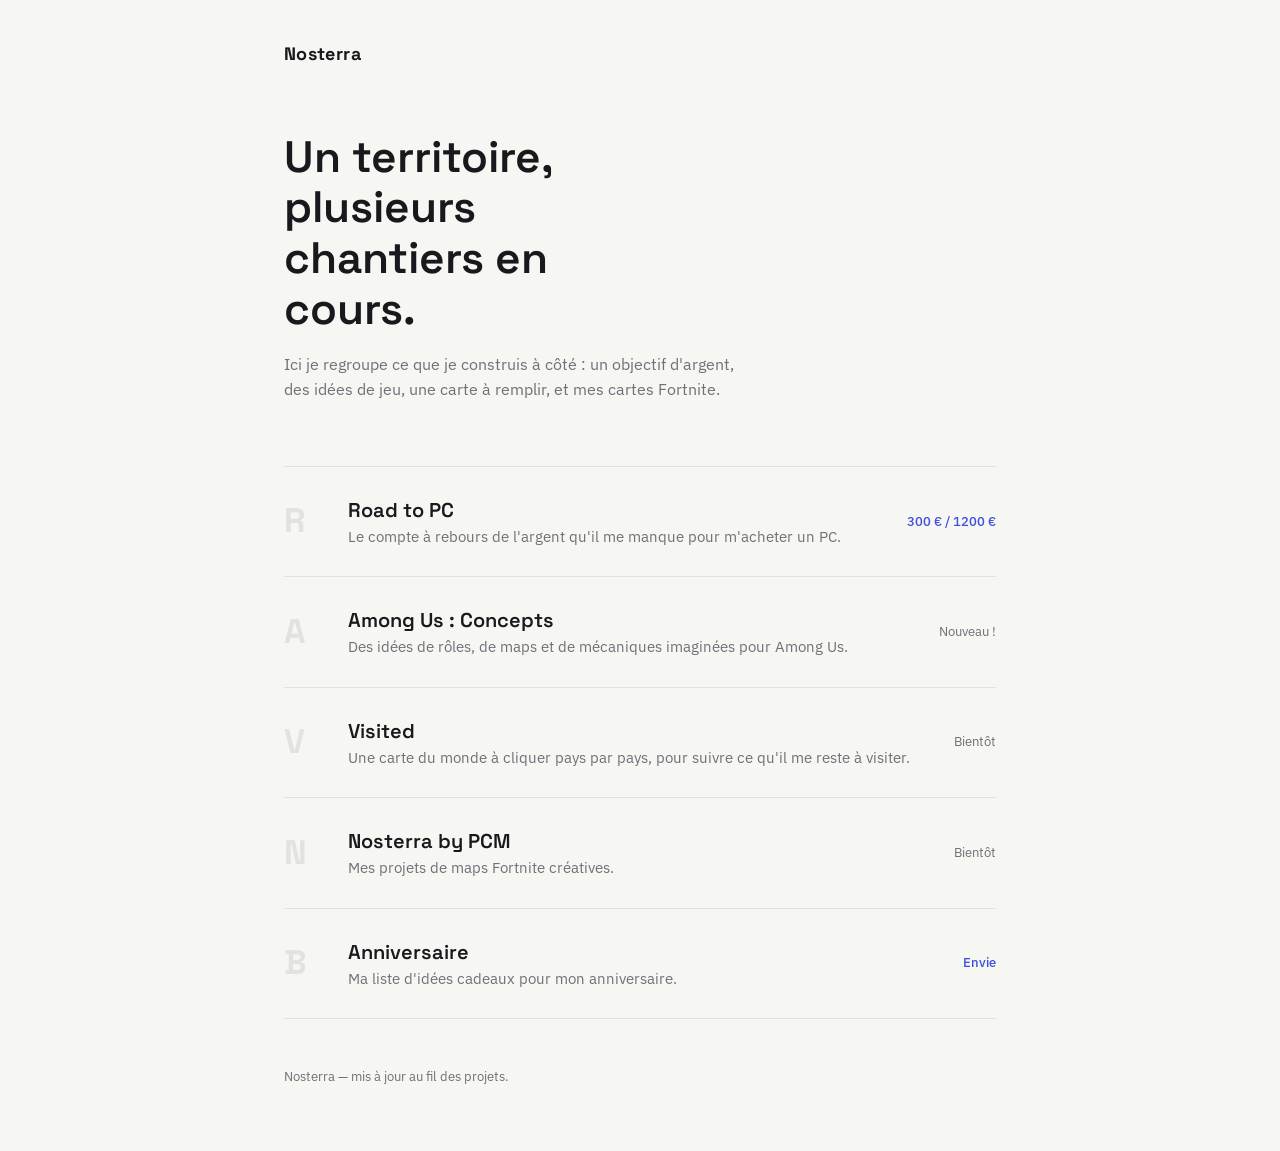
==== index.html @ fa965be9 "Update index.html" ====
<!DOCTYPE html>
<html lang="fr">
<head>
<meta charset="UTF-8">
<meta name="viewport" content="width=device-width, initial-scale=1.0">
<title>Nosterra</title>
<link rel="stylesheet" href="styles.css">
</head>
<body>

  <header class="site-header">
    <div class="wrap">
      <span class="wordmark">Nosterra</span>
    </div>
  </header>

  <section class="hero">
    <div class="wrap">
      <h1>Un territoire, plusieurs chantiers en cours.</h1>
      <p>Ici je regroupe ce que je construis à côté : un objectif d'argent, des idées de jeu, une carte à remplir, et mes cartes Fortnite.</p>
    </div>
  </section>

  <nav class="wrap">
    <div class="index">

      <a class="row" href="road-to-pc.html">
        <span class="row-mark">R</span>
        <span class="row-body">
          <span class="row-title">Road to PC</span>
          <p class="row-desc">Le compte à rebours de l'argent qu'il me manque pour m'acheter un PC.</p>
        </span>
        <span class="row-status is-live">300 € / 1200 €</span>
      </a>

      <a class="row" href="among-us-concepts.html">
        <span class="row-mark">A</span>
        <span class="row-body">
          <span class="row-title">Among Us : Concepts</span>
          <p class="row-desc">Des idées de rôles, de maps et de mécaniques imaginées pour Among Us.</p>
        </span>
        <span class="row-status">Nouveau !</span>
      </a>

      <a class="row" href="visited.html">
        <span class="row-mark">V</span>
        <span class="row-body">
          <span class="row-title">Visited</span>
          <p class="row-desc">Une carte du monde à cliquer pays par pays, pour suivre ce qu'il me reste à visiter.</p>
        </span>
        <span class="row-status">Bientôt</span>
      </a>

      <a class="row" href="nosterra-by-pcm.html">
        <span class="row-mark">N</span>
        <span class="row-body">
          <span class="row-title">Nosterra by PCM</span>
          <p class="row-desc">Mes projets de maps Fortnite créatives.</p>
        </span>
        <span class="row-status">Bientôt</span>
      </a>
      
      <a class="row" href="anniversaire.html">
<span class="row-mark">B</span>
<span class="row-body">
<span class="row-title">Anniversaire</span>
<p class="row-desc">Ma liste d'idées cadeaux pour mon anniversaire.</p>
</span>
<span class="row-status is-live">Envie</span>
</a>

    </div>
  </nav>

  <footer class="site-footer">
    <div class="wrap">
      Nosterra — mis à jour au fil des projets.
    </div>
  </footer>

</body>
</html>
---- styles.css ----
/* ============================================================
   NOSTERRA — feuille de style partagée
   Utilisée par toutes les pages du site (index.html + pages projets).
   ============================================================ */

@import url('https://fonts.googleapis.com/css2?family=Space+Grotesk:wght@500;600;700&family=IBM+Plex+Sans:wght@400;500&display=swap');

:root {
  --bg: #f6f6f3;
  --ink: #17191c;
  --muted: #6d7178;
  --line: #e2e2de;
  --accent: #3d4fe0;
  --accent-soft: #eef0fc;
  --max-width: 760px;
}

* {
  box-sizing: border-box;
}

html {
  scroll-behavior: smooth;
}

body {
  margin: 0;
  background: var(--bg);
  color: var(--ink);
  font-family: 'IBM Plex Sans', sans-serif;
  font-size: 17px;
  line-height: 1.55;
  -webkit-font-smoothing: antialiased;
}

.wrap {
  max-width: var(--max-width);
  margin: 0 auto;
  padding: 0 24px;
}

/* ---------- En-tête / wordmark ---------- */

.site-header {
  padding: 40px 0 0;
}

.wordmark {
  font-family: 'Space Grotesk', sans-serif;
  font-weight: 700;
  font-size: 18px;
  letter-spacing: 0.02em;
  color: var(--ink);
  text-decoration: none;
}

.back-link {
  display: inline-flex;
  align-items: center;
  gap: 6px;
  font-family: 'IBM Plex Sans', sans-serif;
  font-size: 14px;
  color: var(--muted);
  text-decoration: none;
  border-bottom: 1px solid transparent;
  transition: color 0.15s ease, border-color 0.15s ease;
}

.back-link:hover {
  color: var(--ink);
  border-color: var(--ink);
}

/* ---------- Héros ---------- */

.hero {
  padding: 64px 0 48px;
}

.hero h1 {
  font-family: 'Space Grotesk', sans-serif;
  font-weight: 600;
  font-size: clamp(32px, 5vw, 44px);
  line-height: 1.15;
  margin: 0 0 18px;
  max-width: 14ch;

  /* Animation d'entrée : un seul mouvement, un rideau qui se lève */
  clip-path: inset(0 100% 0 0);
  animation: reveal 1.1s cubic-bezier(0.65, 0, 0.35, 1) forwards;
  animation-delay: 0.15s;
}

@keyframes reveal {
  to {
    clip-path: inset(0 0 0 0);
  }
}

@media (prefers-reduced-motion: reduce) {
  .hero h1 {
    animation: none;
    clip-path: none;
  }
}

.hero p {
  color: var(--muted);
  max-width: 46ch;
  margin: 0;
  font-size: 16px;
}

/* ---------- Index des projets (liste, pas des cartes) ---------- */

.index {
  border-top: 1px solid var(--line);
  margin-top: 16px;
}

.row {
  display: flex;
  align-items: center;
  gap: 24px;
  padding: 28px 0;
  border-bottom: 1px solid var(--line);
  text-decoration: none;
  color: var(--ink);
  transition: background 0.15s ease;
}

.row:hover {
  background: var(--accent-soft);
  margin: 0 -24px;
  padding-left: 24px;
  padding-right: 24px;
  border-radius: 4px;
}

.row-mark {
  font-family: 'Space Grotesk', sans-serif;
  font-weight: 700;
  font-size: 34px;
  color: var(--line);
  width: 40px;
  flex-shrink: 0;
  transition: color 0.15s ease;
}

.row:hover .row-mark {
  color: var(--accent);
}

.row-body {
  flex: 1;
  min-width: 0;
}

.row-title {
  font-family: 'Space Grotesk', sans-serif;
  font-weight: 600;
  font-size: 20px;
  margin: 0 0 4px;
}

.row-desc {
  color: var(--muted);
  font-size: 14.5px;
  margin: 0;
}

.row-status {
  flex-shrink: 0;
  font-size: 13px;
  color: var(--muted);
  text-align: right;
  white-space: nowrap;
}

.row-status.is-live {
  color: var(--accent);
  font-weight: 500;
}

/* ---------- Pied de page ---------- */

.site-footer {
  padding: 48px 0 64px;
  color: var(--muted);
  font-size: 13px;
}

/* ---------- Pages projet ---------- */

.project-hero {
  padding: 56px 0 40px;
}

.project-hero h1 {
  font-family: 'Space Grotesk', sans-serif;
  font-weight: 600;
  font-size: clamp(30px, 5vw, 40px);
  margin: 18px 0 14px;
}

.project-hero p {
  color: var(--muted);
  max-width: 50ch;
  margin: 0;
}

.monogram {
  font-family: 'Space Grotesk', sans-serif;
  font-weight: 700;
  font-size: 64px;
  color: var(--accent-soft);
  line-height: 1;
}

/* ---------- État "à venir" ---------- */

.coming-soon {
  border-top: 1px solid var(--line);
  padding: 32px 0;
  margin-top: 8px;
}

.coming-soon p {
  color: var(--muted);
  font-size: 15px;
  margin: 0;
}

/* ---------- Barre de progression (Road to PC) ---------- */

.progress-figure {
  border-top: 1px solid var(--line);
  padding-top: 32px;
  margin-top: 8px;
}

.progress-amount {
  font-family: 'Space Grotesk', sans-serif;
  font-weight: 600;
  font-size: clamp(36px, 7vw, 56px);
  margin: 0 0 4px;
}

.progress-amount span {
  color: var(--muted);
  font-size: 0.5em;
  font-weight: 500;
}

.progress-track {
  margin-top: 24px;
  height: 10px;
  border-radius: 999px;
  background: var(--accent-soft);
  overflow: hidden;
}

.progress-fill {
  height: 100%;
  border-radius: 999px;
  background: var(--accent);
  width: 0%;
  transition: width 1.2s cubic-bezier(0.65, 0, 0.35, 1);
}

.progress-meta {
  display: flex;
  justify-content: space-between;
  margin-top: 10px;
  font-size: 13.5px;
  color: var(--muted);
}
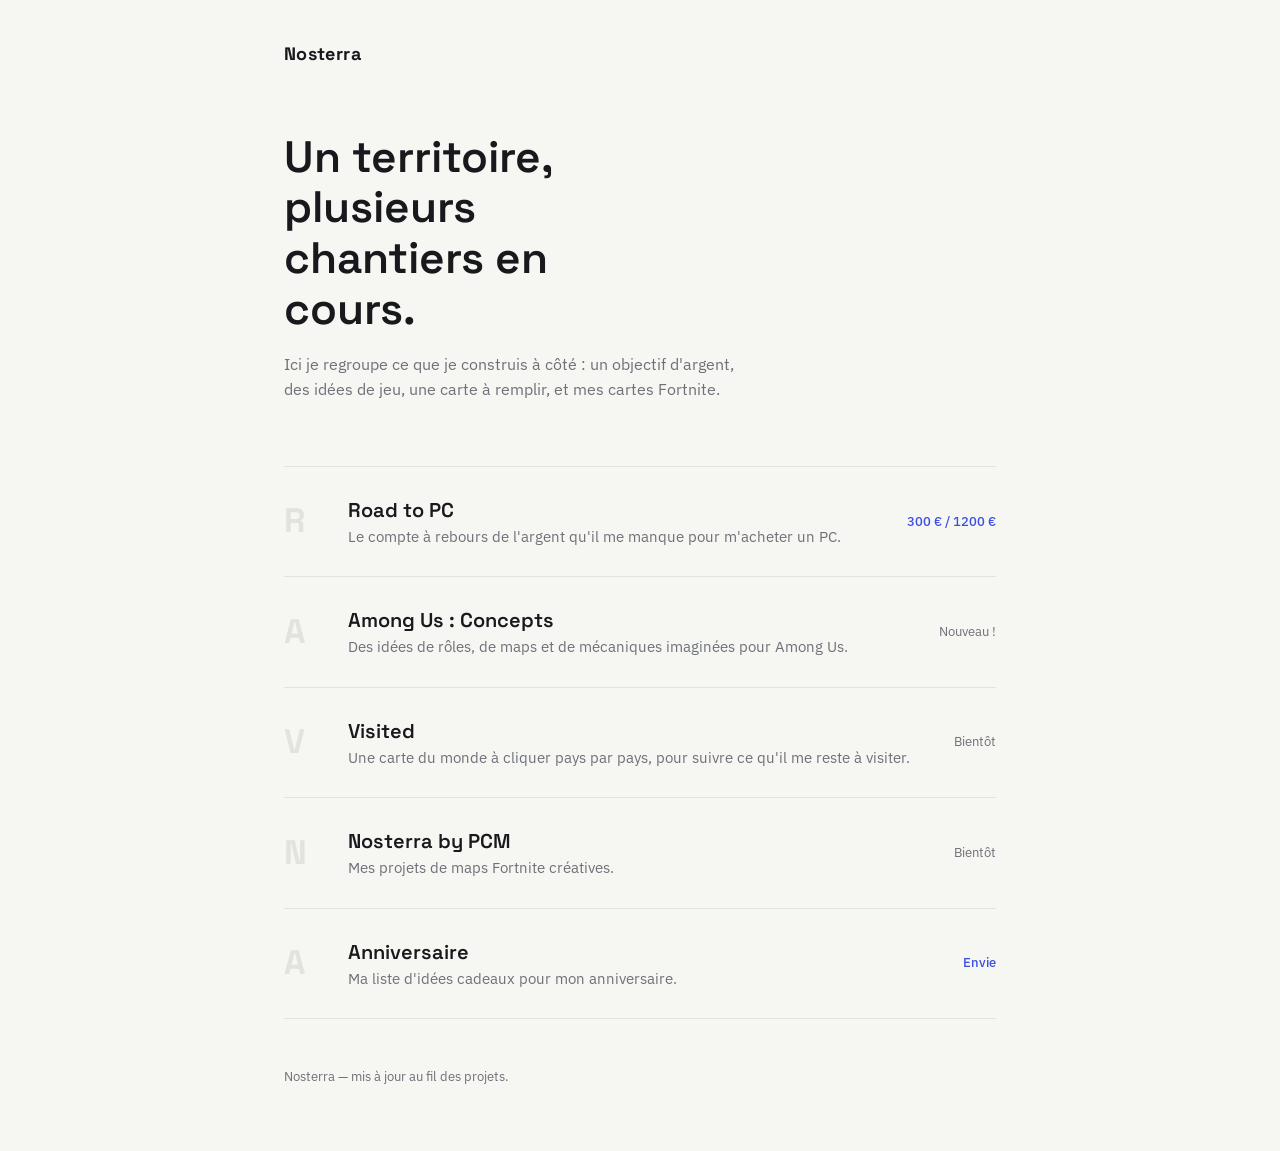
==== commit f52da0ef: "Update index.html" ====
--- a/index.html
+++ b/index.html
@@ -61,7 +61,7 @@
       </a>
       
       <a class="row" href="anniversaire.html">
-<span class="row-mark">B</span>
+<span class="row-mark">A</span>
 <span class="row-body">
 <span class="row-title">Anniversaire</span>
 <p class="row-desc">Ma liste d'idées cadeaux pour mon anniversaire.</p>
--- a/styles.css
+++ b/styles.css
@@ -275,3 +275,23 @@
   font-size: 13.5px;
   color: var(--muted);
 }
+
+/* ---------- Aperçu de build (Road to PC) ---------- */
+
+.build-preview {
+  margin-top: 40px;
+}
+
+.build-preview img {
+  display: block;
+  width: 100%;
+  height: auto;
+  border-radius: 8px;
+  border: 1px solid var(--line);
+}
+
+.build-caption {
+  margin: 10px 0 0;
+  font-size: 13px;
+  color: var(--muted);
+}
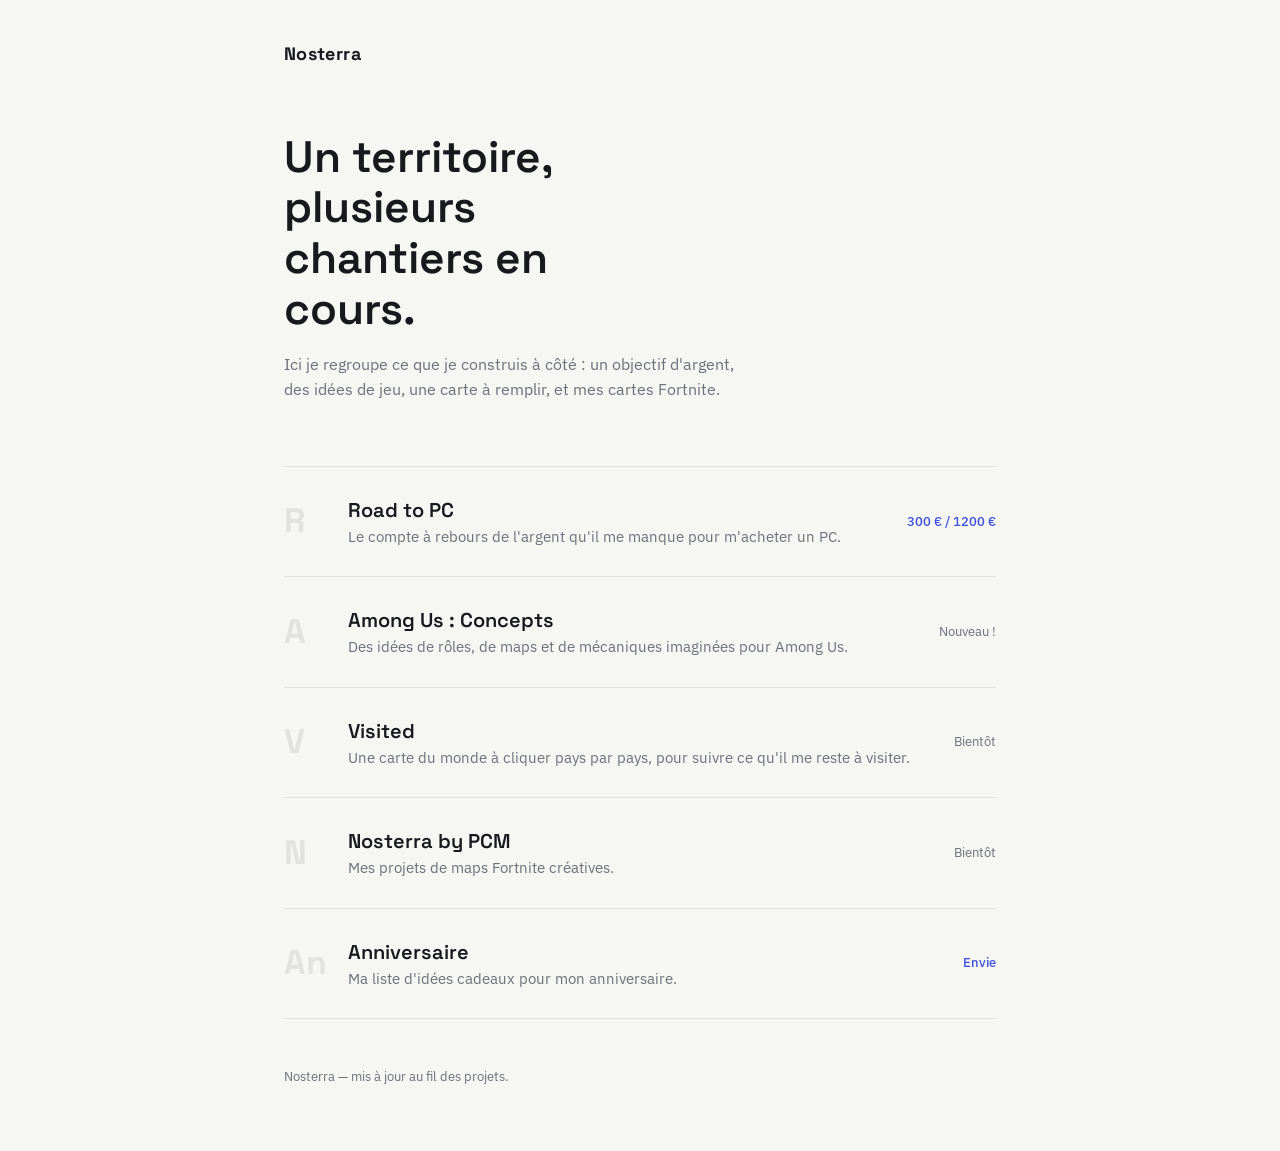
==== commit c407885c: "Update index.html" ====
--- a/index.html
+++ b/index.html
@@ -61,7 +61,7 @@
       </a>
       
       <a class="row" href="anniversaire.html">
-<span class="row-mark">A</span>
+<span class="row-mark">An</span>
 <span class="row-body">
 <span class="row-title">Anniversaire</span>
 <p class="row-desc">Ma liste d'idées cadeaux pour mon anniversaire.</p>
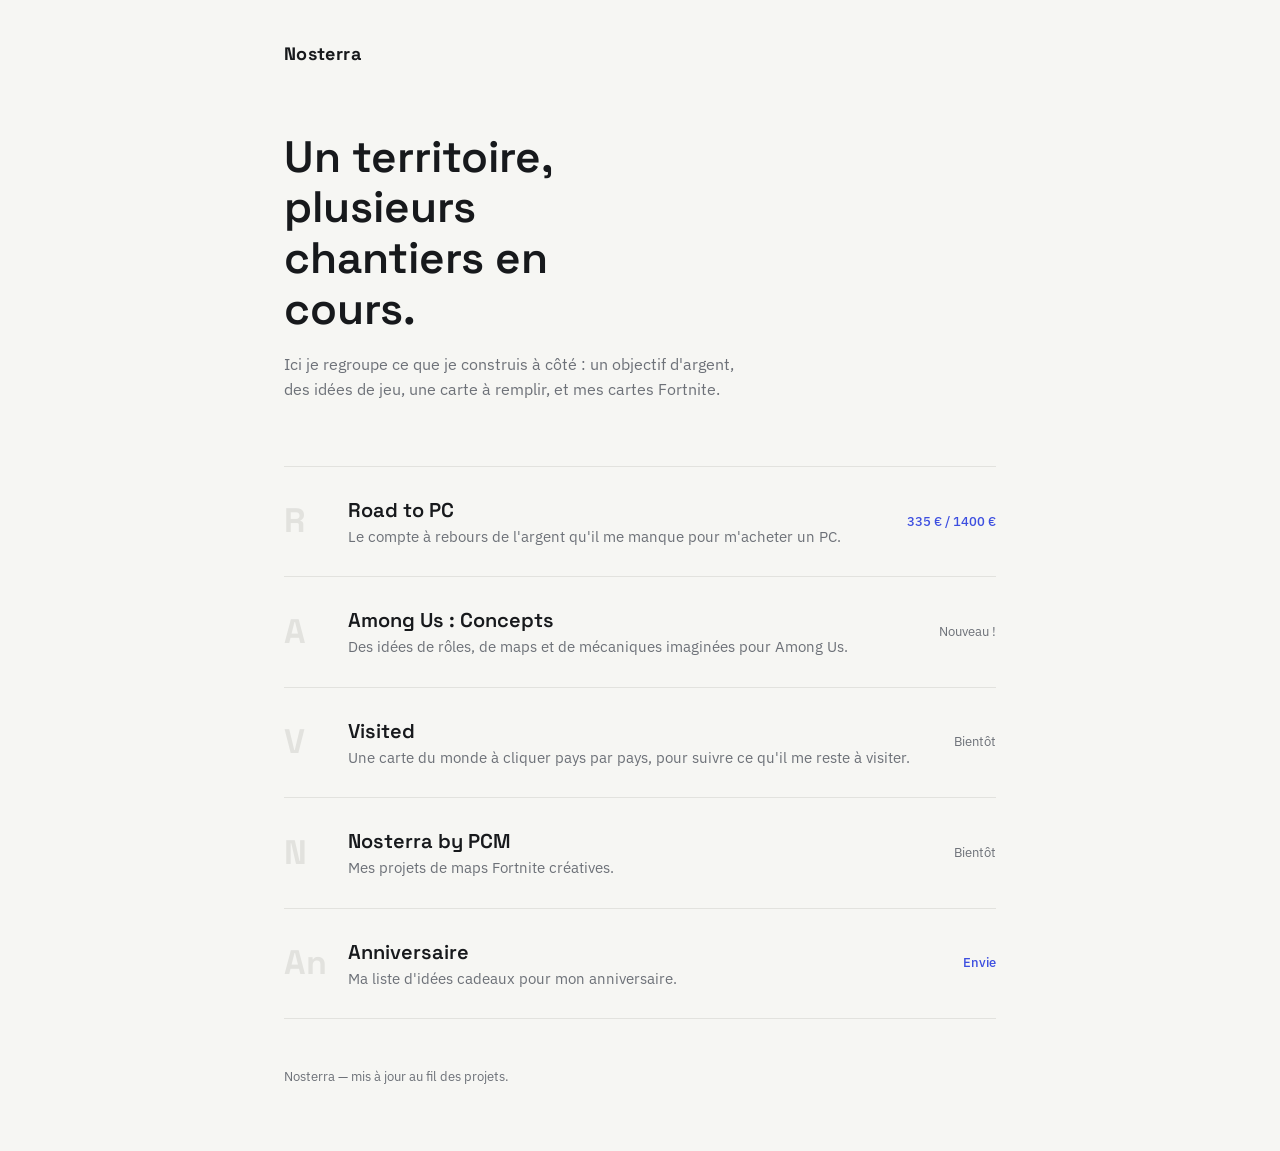
==== commit d49e2e9c: "Update index.html" ====
--- a/index.html
+++ b/index.html
@@ -30,7 +30,7 @@
           <span class="row-title">Road to PC</span>
           <p class="row-desc">Le compte à rebours de l'argent qu'il me manque pour m'acheter un PC.</p>
         </span>
-        <span class="row-status is-live">300 € / 1200 €</span>
+        <span class="row-status is-live">335 € / 1400 €</span>
       </a>
 
       <a class="row" href="among-us-concepts.html">
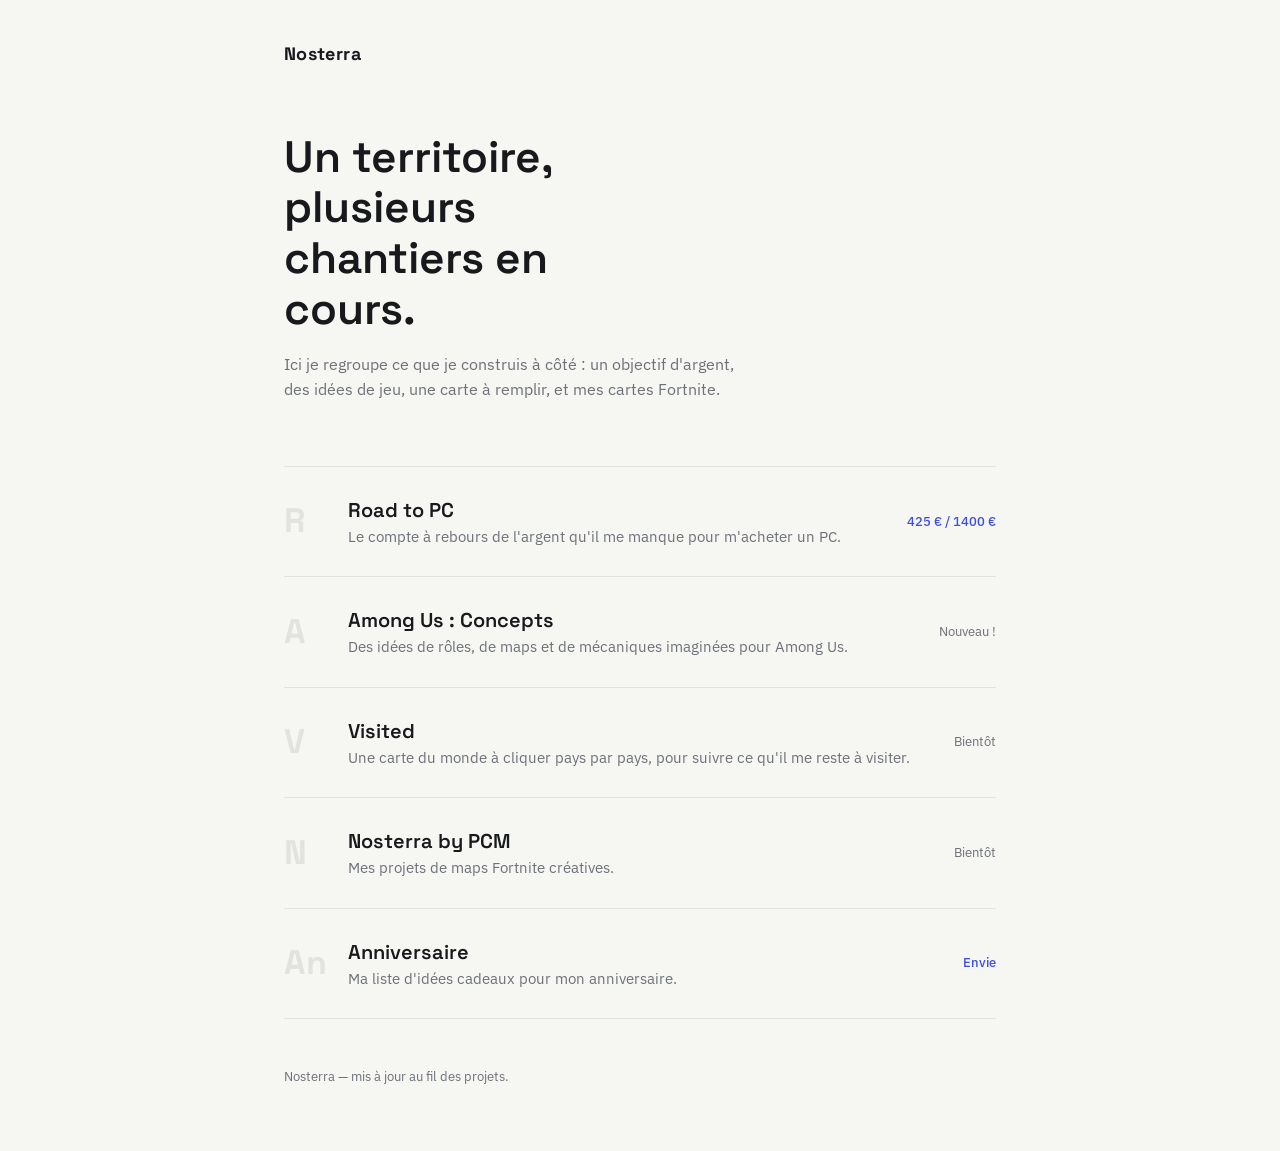
==== commit 58541629: "Update index.html" ====
--- a/index.html
+++ b/index.html
@@ -30,7 +30,7 @@
           <span class="row-title">Road to PC</span>
           <p class="row-desc">Le compte à rebours de l'argent qu'il me manque pour m'acheter un PC.</p>
         </span>
-        <span class="row-status is-live">335 € / 1400 €</span>
+        <span class="row-status is-live">425 € / 1400 €</span>
       </a>
 
       <a class="row" href="among-us-concepts.html">
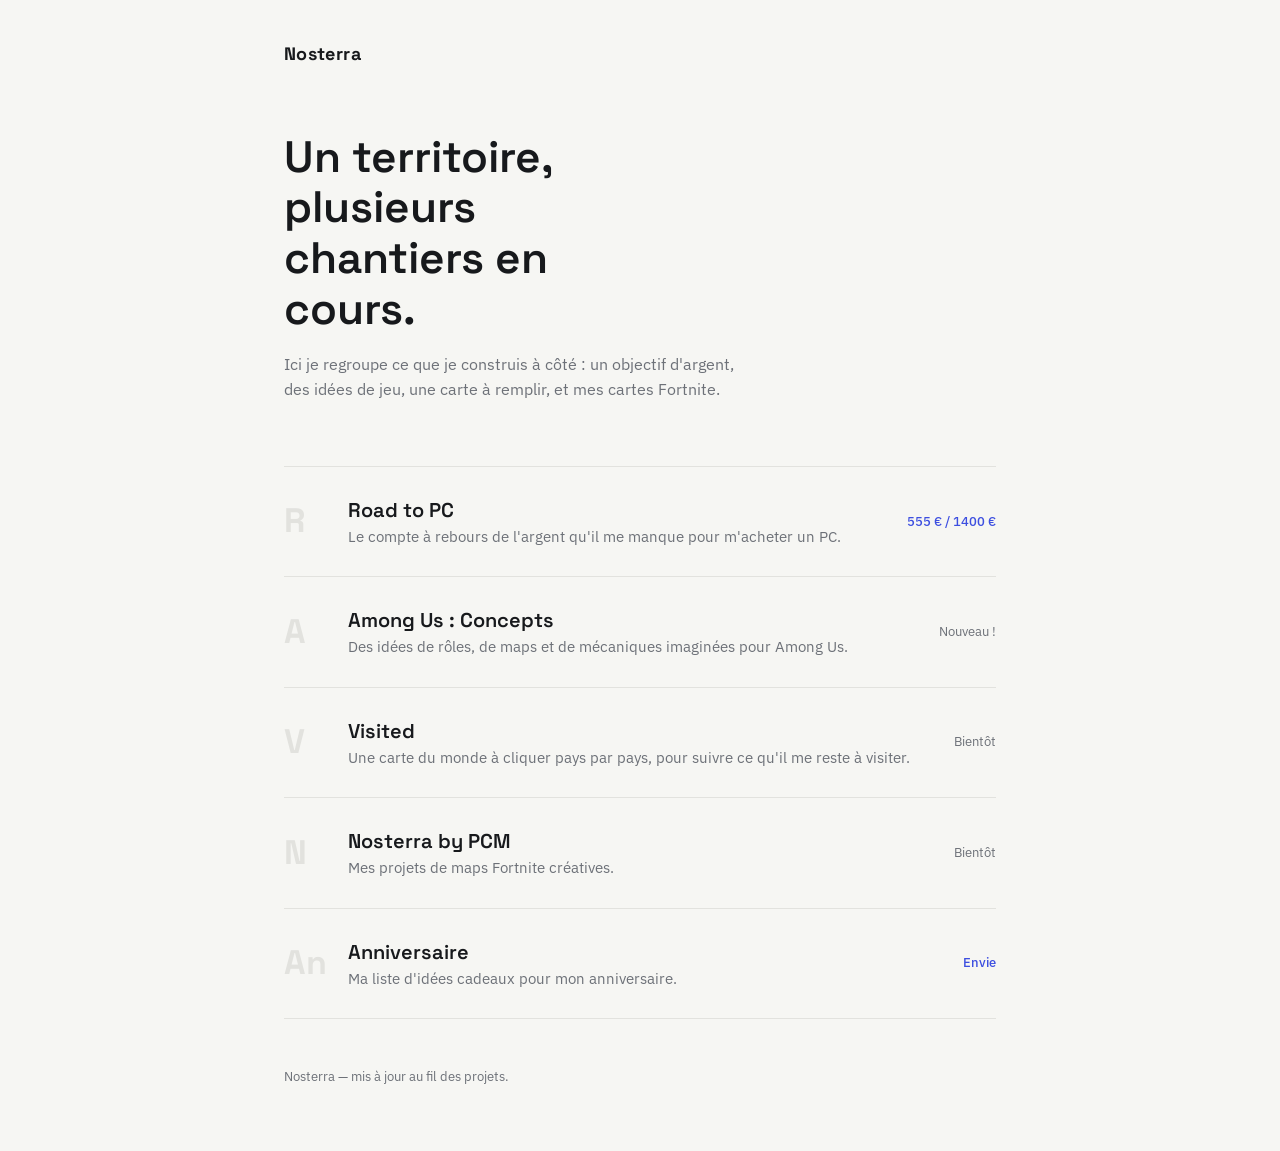
==== commit 5d5d0958: "Update index.html" ====
--- a/index.html
+++ b/index.html
@@ -30,7 +30,7 @@
           <span class="row-title">Road to PC</span>
           <p class="row-desc">Le compte à rebours de l'argent qu'il me manque pour m'acheter un PC.</p>
         </span>
-        <span class="row-status is-live">425 € / 1400 €</span>
+        <span class="row-status is-live">555 € / 1400 €</span>
       </a>
 
       <a class="row" href="among-us-concepts.html">
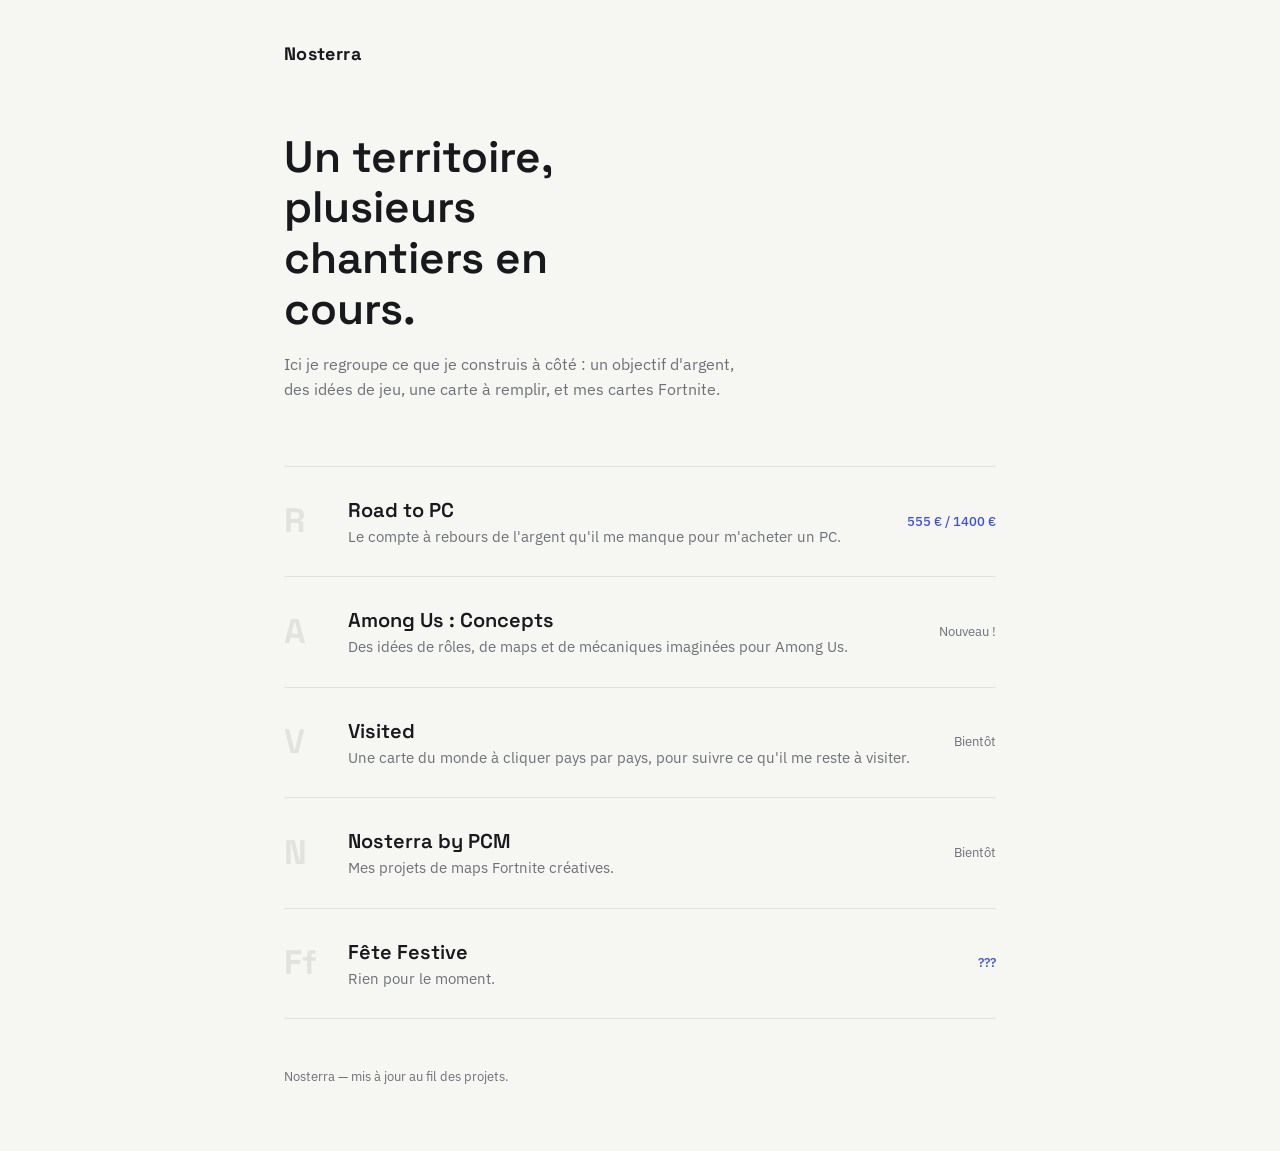
==== commit 5d2f4a84: "Update index.html" ====
--- a/index.html
+++ b/index.html
@@ -61,12 +61,12 @@
       </a>
       
       <a class="row" href="anniversaire.html">
-<span class="row-mark">An</span>
+<span class="row-mark">Ff</span>
 <span class="row-body">
-<span class="row-title">Anniversaire</span>
-<p class="row-desc">Ma liste d'idées cadeaux pour mon anniversaire.</p>
+<span class="row-title">Fête Festive</span>
+<p class="row-desc">Rien pour le moment.</p>
 </span>
-<span class="row-status is-live">Envie</span>
+<span class="row-status is-live">???</span>
 </a>
 
     </div>
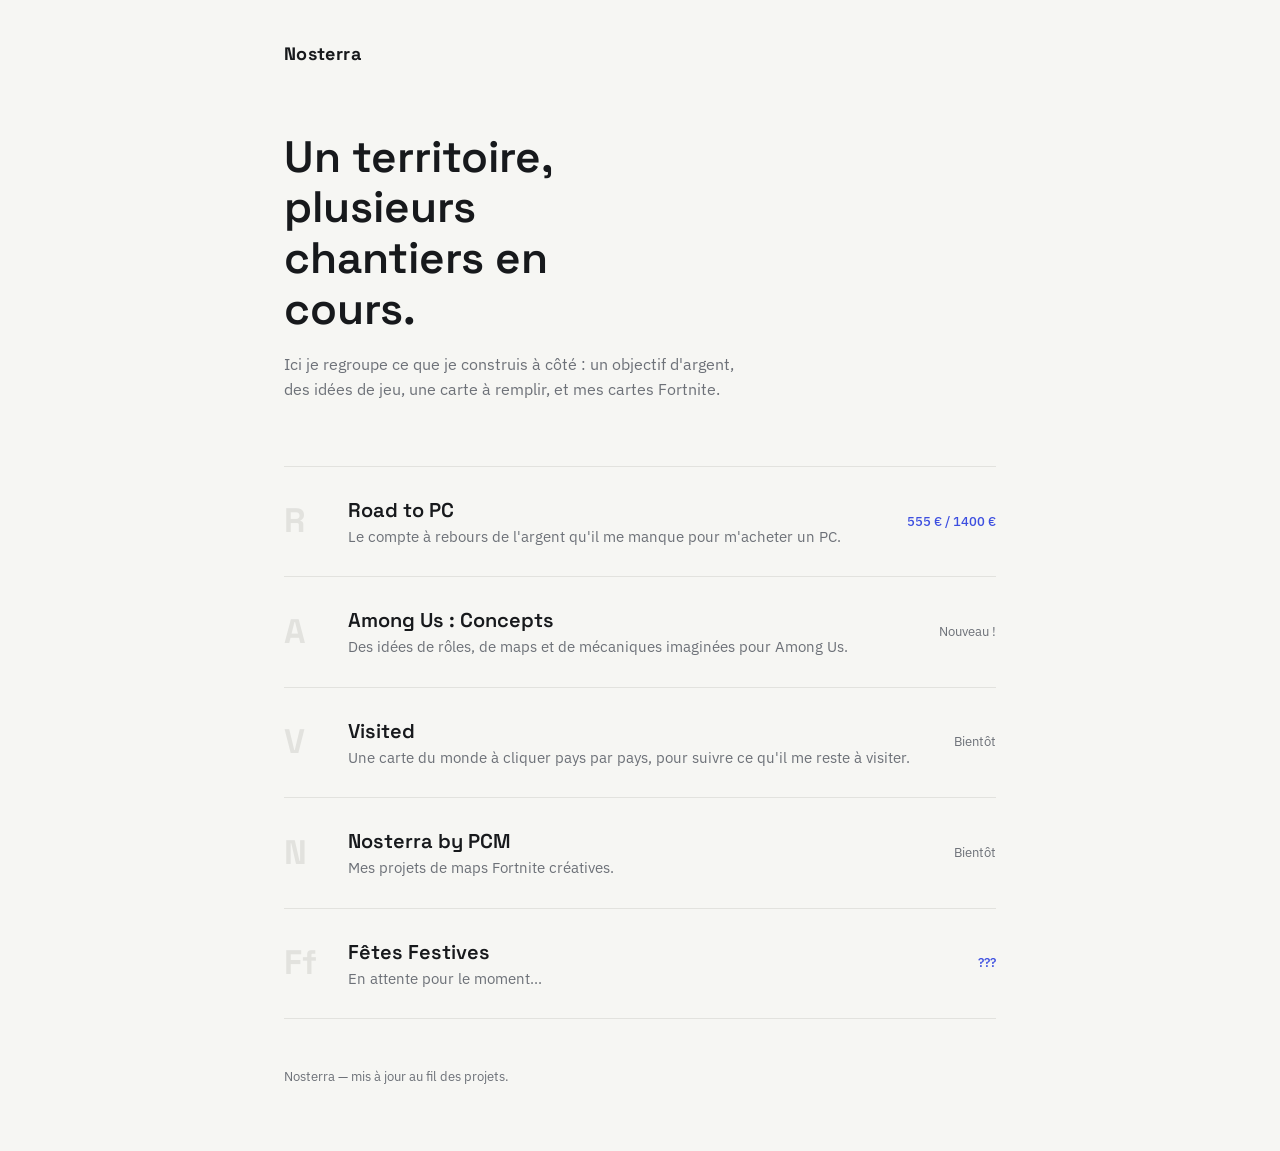
==== commit 9b0215b6: "Update index.html" ====
--- a/index.html
+++ b/index.html
@@ -60,11 +60,11 @@
         <span class="row-status">Bientôt</span>
       </a>
       
-      <a class="row" href="anniversaire.html">
+      <a class="row" href="fetes-festives.html">
 <span class="row-mark">Ff</span>
 <span class="row-body">
-<span class="row-title">Fête Festive</span>
-<p class="row-desc">Rien pour le moment.</p>
+<span class="row-title">Fêtes Festives</span>
+<p class="row-desc">En attente pour le moment...</p>
 </span>
 <span class="row-status is-live">???</span>
 </a>
